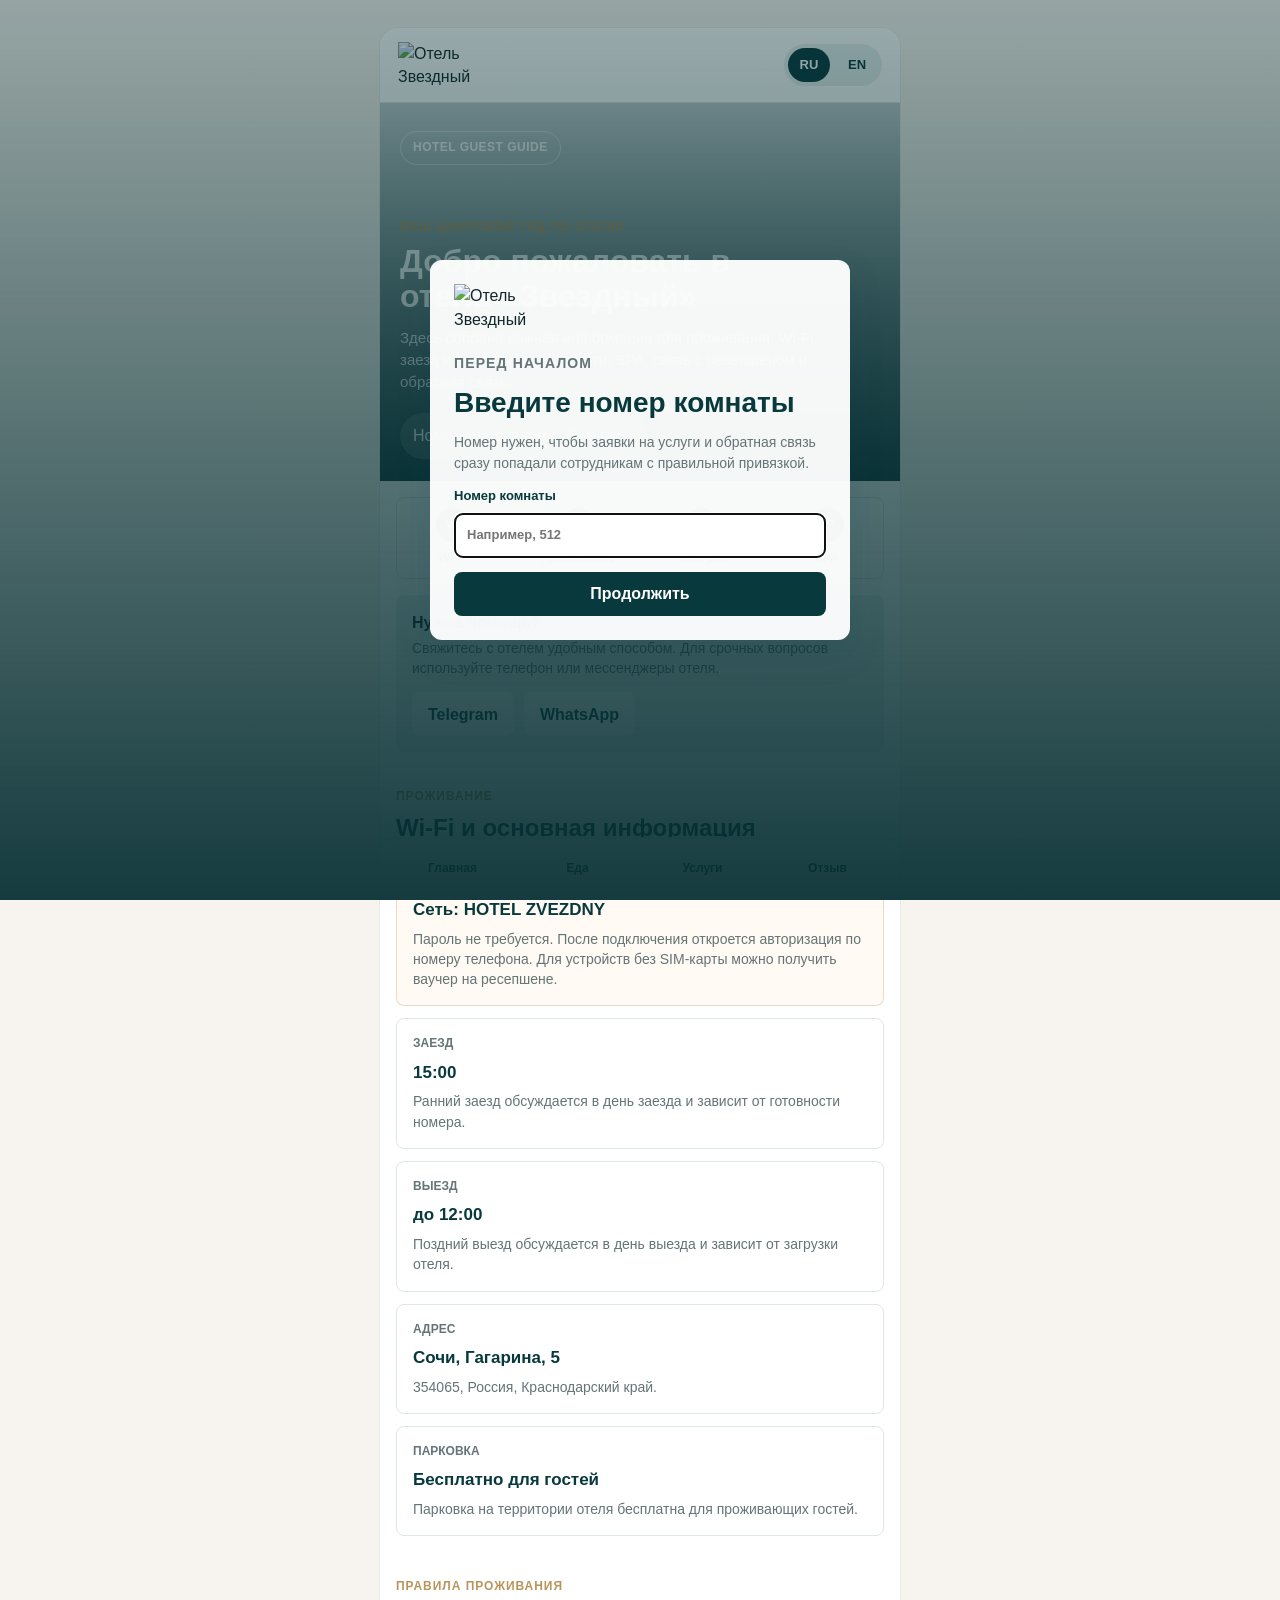
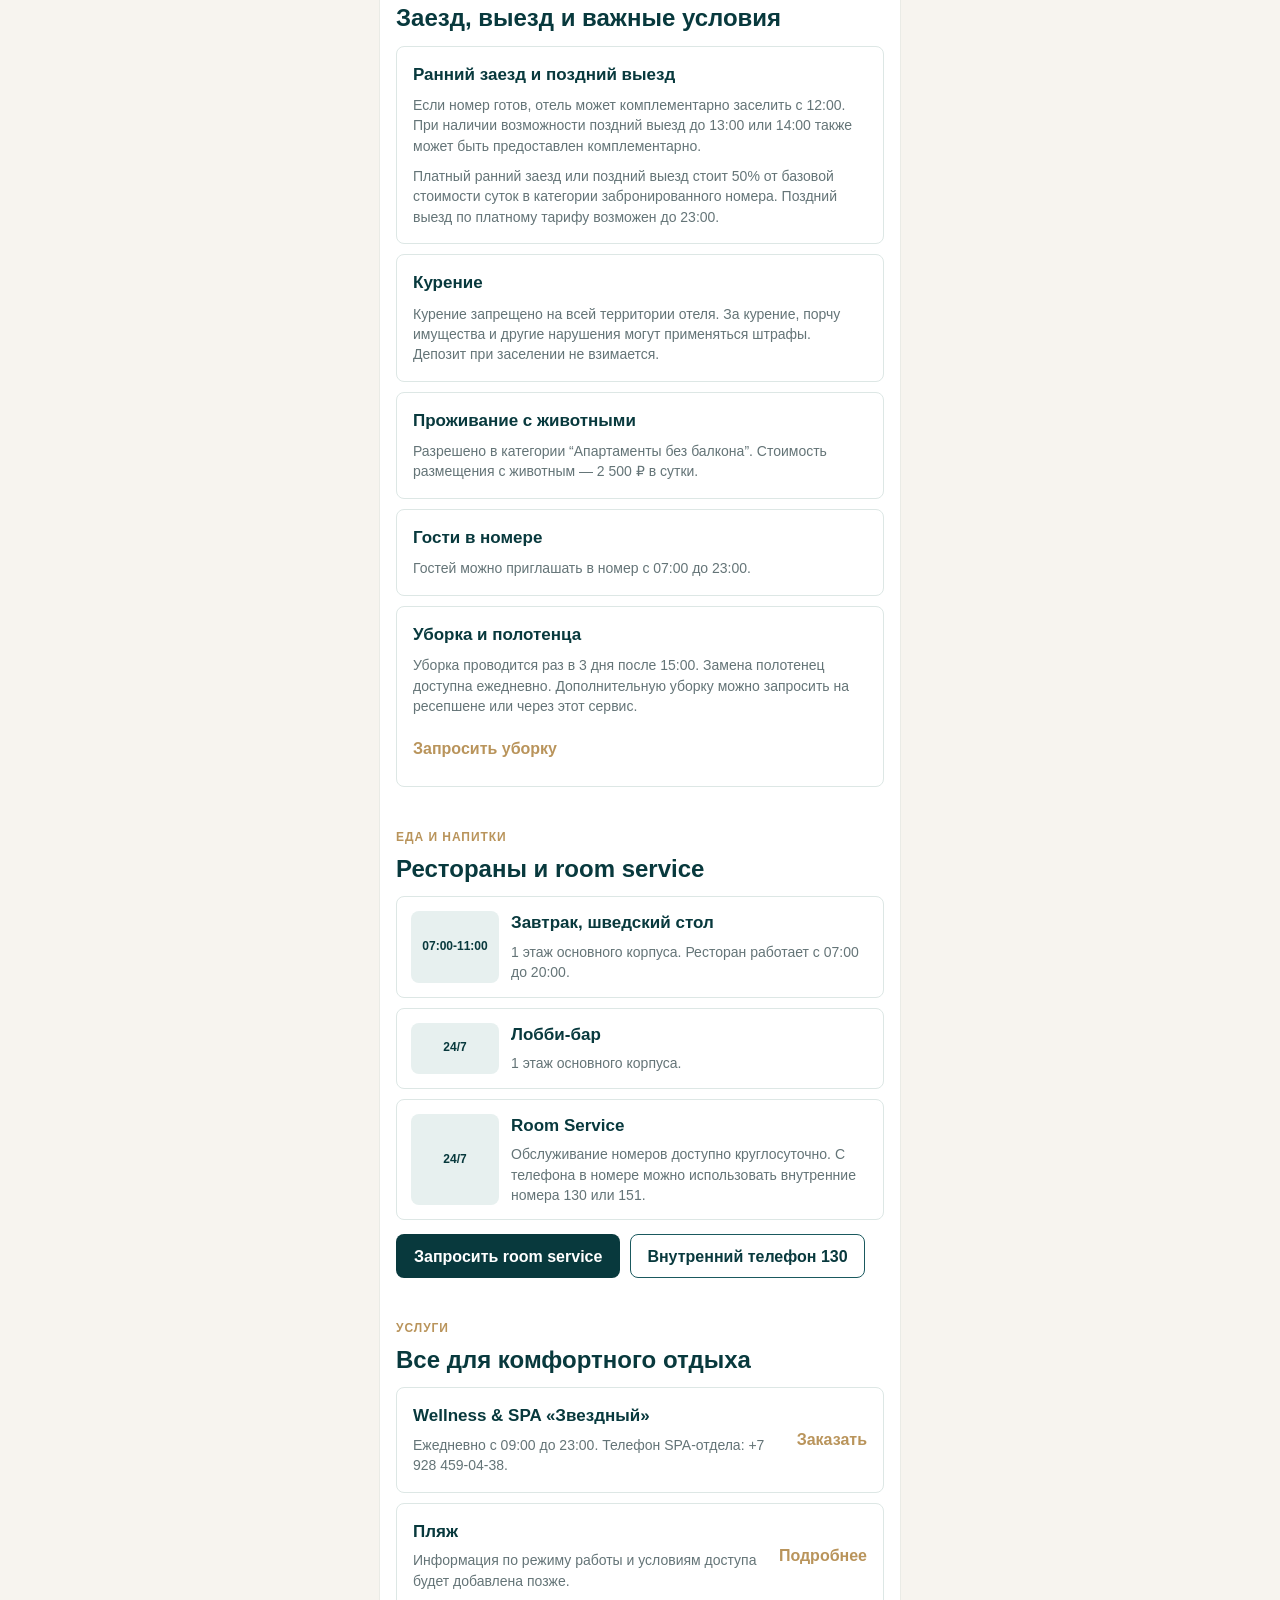
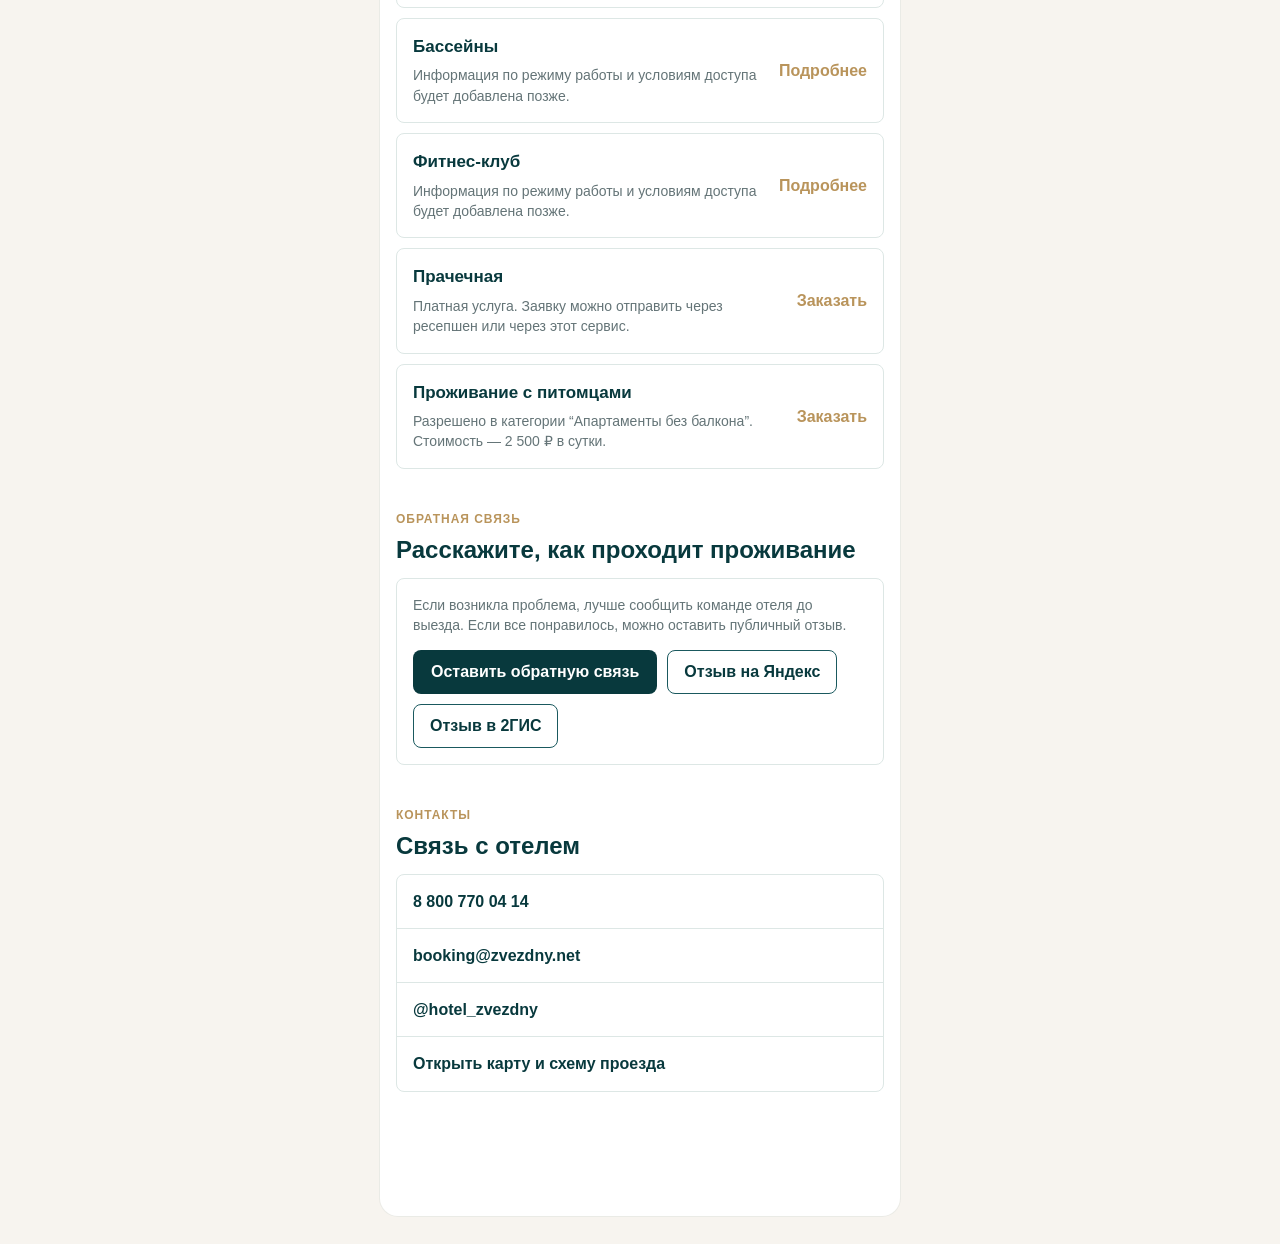
==== index.html @ 3ada6c9a "Initial Zvezdny guestbook prototype" ====
<!doctype html>
<html lang="ru">
  <head>
    <meta charset="utf-8">
    <meta name="viewport" content="width=device-width, initial-scale=1">
    <meta name="theme-color" content="#08393d">
    <title>Guestbook | Hotel Zvezdny</title>
    <meta
      name="description"
      content="Тестовый цифровой гостевой справочник для отеля Звездный в Сочи."
    >
    <link rel="icon" href="https://zvezdny.biz/favicon.ico">
    <link rel="stylesheet" href="styles.css">
  </head>
  <body>
    <section class="room-gate" id="roomGate" aria-label="Ввод номера комнаты">
      <form class="room-gate-card" id="roomGateForm">
        <img
          src="https://zvezdny.biz/upload/images/ZV_logo.svg"
          alt="Отель Звездный"
          class="room-gate-logo"
        >
        <p class="section-kicker" data-i18n="roomGateKicker">Перед началом</p>
        <h1 data-i18n="roomGateTitle">Введите номер комнаты</h1>
        <p data-i18n="roomGateText">
          Номер нужен, чтобы заявки на услуги и обратная связь сразу попадали сотрудникам с правильной привязкой.
        </p>
        <label>
          <span data-i18n="formRoom">Номер комнаты</span>
          <input id="roomGateInput" type="text" inputmode="numeric" autocomplete="off" placeholder="Например, 512">
        </label>
        <button class="primary-button full-width" type="submit" data-i18n="continueButton">Продолжить</button>
      </form>
    </section>

    <div class="app-shell">
      <header class="topbar" aria-label="Основная информация">
        <a class="brand" href="#home" aria-label="На главную">
          <img
            src="https://zvezdny.biz/upload/images/ZV_logo.svg"
            alt="Отель Звездный"
            class="brand-logo"
          >
        </a>
        <div class="topbar-actions">
          <button class="lang-switch active" type="button" data-lang="ru">RU</button>
          <button class="lang-switch" type="button" data-lang="en">EN</button>
        </div>
      </header>

      <main>
        <section class="hero" id="home">
          <div class="demo-badge">Hotel Guest Guide</div>
          <p class="eyebrow" data-i18n="eyebrow">Ваш цифровой гид по отелю</p>
          <h1 data-i18n="welcome">Добро пожаловать в отель «Звездный»</h1>
          <p class="hero-text" data-i18n="heroText">Здесь собрана важная информация для проживания: Wi-Fi, заезд и выезд, уборка, услуги, SPA, связь с ресепшеном и обратная связь.</p>
          <div class="room-chip">
            <span data-i18n="roomLabel">Номер</span>
            <strong id="roomNumber">304</strong>
            <button class="room-edit" type="button" id="editRoom" data-i18n="editRoom">Изменить</button>
          </div>
        </section>

        <section class="quick-actions" aria-label="Быстрые действия">
          <a class="action-card" href="#wifi">
            <span class="action-icon">Wi</span>
            <span data-i18n="wifi">Wi-Fi</span>
          </a>
          <a class="action-card" href="#stay">
            <span class="action-icon">24</span>
            <span data-i18n="stayRulesNav">Проживание</span>
          </a>
          <a class="action-card" href="#food">
            <span class="action-icon">07</span>
            <span data-i18n="breakfast">Завтрак</span>
          </a>
          <a class="action-card" href="#spa">
            <span class="action-icon">SP</span>
            <span>SPA</span>
          </a>
        </section>

        <section class="notice">
          <div>
            <strong data-i18n="needHelp">Нужна помощь?</strong>
            <p data-i18n="needHelpText">Свяжитесь с отелем удобным способом. Для срочных вопросов используйте телефон или мессенджеры отеля.</p>
          </div>
          <div class="notice-actions">
            <a class="pill-button" href="https://t.me/hotel_zvezdny" target="_blank" rel="noreferrer">Telegram</a>
            <a class="pill-button" href="https://chatapp.online/wa-redirect/?phone=79649454143" target="_blank" rel="noreferrer">WhatsApp</a>
          </div>
        </section>

        <section class="section" id="wifi">
          <div class="section-heading">
            <p class="section-kicker" data-i18n="stayInfo">Проживание</p>
            <h2 data-i18n="wifiTitle">Wi-Fi и основная информация</h2>
          </div>
          <div class="info-grid">
            <article class="info-panel primary-panel">
              <span class="panel-label">Wi-Fi</span>
              <h3 data-i18n="wifiNetwork">Сеть: HOTEL ZVEZDNY</h3>
              <p data-i18n="wifiAuthText">Пароль не требуется. После подключения откроется авторизация по номеру телефона. Для устройств без SIM-карты можно получить ваучер на ресепшене.</p>
            </article>
            <article class="info-panel">
              <span class="panel-label" data-i18n="checkin">Заезд</span>
              <h3>15:00</h3>
              <p data-i18n="checkinText">Ранний заезд обсуждается в день заезда и зависит от готовности номера.</p>
            </article>
            <article class="info-panel">
              <span class="panel-label" data-i18n="checkout">Выезд</span>
              <h3>до 12:00</h3>
              <p data-i18n="checkoutText">Поздний выезд обсуждается в день выезда и зависит от загрузки отеля.</p>
            </article>
            <article class="info-panel">
              <span class="panel-label" data-i18n="address">Адрес</span>
              <h3>Сочи, Гагарина, 5</h3>
              <p>354065, Россия, Краснодарский край.</p>
            </article>
            <article class="info-panel">
              <span class="panel-label" data-i18n="parking">Парковка</span>
              <h3 data-i18n="freeForGuests">Бесплатно для гостей</h3>
              <p data-i18n="parkingText">Парковка на территории отеля бесплатна для проживающих гостей.</p>
            </article>
          </div>
        </section>

        <section class="section" id="stay">
          <div class="section-heading">
            <p class="section-kicker" data-i18n="stayRulesKicker">Правила проживания</p>
            <h2 data-i18n="stayRulesTitle">Заезд, выезд и важные условия</h2>
          </div>
          <div class="policy-list">
            <article class="policy-card">
              <h3 data-i18n="earlyLateTitle">Ранний заезд и поздний выезд</h3>
              <p data-i18n="earlyLateText">Если номер готов, отель может комплементарно заселить с 12:00. При наличии возможности поздний выезд до 13:00 или 14:00 также может быть предоставлен комплементарно.</p>
              <p data-i18n="earlyLatePaidText">Платный ранний заезд или поздний выезд стоит 50% от базовой стоимости суток в категории забронированного номера. Поздний выезд по платному тарифу возможен до 23:00.</p>
            </article>
            <article class="policy-card">
              <h3 data-i18n="smokingTitle">Курение</h3>
              <p data-i18n="smokingText">Курение запрещено на всей территории отеля. За курение, порчу имущества и другие нарушения могут применяться штрафы. Депозит при заселении не взимается.</p>
            </article>
            <article class="policy-card">
              <h3 data-i18n="petsTitle">Проживание с животными</h3>
              <p data-i18n="petsText">Разрешено в категории “Апартаменты без балкона”. Стоимость размещения с животным — 2 500 ₽ в сутки.</p>
            </article>
            <article class="policy-card">
              <h3 data-i18n="visitorsTitle">Гости в номере</h3>
              <p data-i18n="visitorsText">Гостей можно приглашать в номер с 07:00 до 23:00.</p>
            </article>
            <article class="policy-card">
              <h3 data-i18n="housekeepingTitle">Уборка и полотенца</h3>
              <p data-i18n="housekeepingText">Уборка проводится раз в 3 дня после 15:00. Замена полотенец доступна ежедневно. Дополнительную уборку можно запросить на ресепшене или через этот сервис.</p>
              <button class="text-button" type="button" data-request="housekeeping" data-i18n="requestCleaning">Запросить уборку</button>
            </article>
          </div>
        </section>

        <section class="section" id="food">
          <div class="section-heading">
            <p class="section-kicker" data-i18n="foodKicker">Еда и напитки</p>
            <h2 data-i18n="foodTitle">Рестораны и room service</h2>
          </div>
          <div class="timeline-list">
            <article class="timeline-item">
              <span class="time">07:00-11:00</span>
              <div>
                <h3 data-i18n="breakfastBuffet">Завтрак, шведский стол</h3>
                <p data-i18n="breakfastPlace">1 этаж основного корпуса. Ресторан работает с 07:00 до 20:00.</p>
              </div>
            </article>
            <article class="timeline-item">
              <span class="time">24/7</span>
              <div>
                <h3 data-i18n="lobbyBar">Лобби-бар</h3>
                <p data-i18n="lobbyPlace">1 этаж основного корпуса.</p>
              </div>
            </article>
            <article class="timeline-item">
              <span class="time">24/7</span>
              <div>
                <h3>Room Service</h3>
                <p data-i18n="roomServiceText">Обслуживание номеров доступно круглосуточно. С телефона в номере можно использовать внутренние номера 130 или 151.</p>
              </div>
            </article>
          </div>
          <div class="button-row">
            <button class="primary-button" type="button" data-request="room-service" data-i18n="requestRoomService">Запросить room service</button>
            <span class="secondary-button info-button" data-i18n="internalPhone130">Внутренний телефон 130</span>
          </div>
        </section>

        <section class="section" id="services">
          <div class="section-heading">
            <p class="section-kicker" data-i18n="servicesKicker">Услуги</p>
            <h2 data-i18n="servicesTitle">Все для комфортного отдыха</h2>
          </div>
          <div class="service-list">
            <article class="service-item" id="spa">
              <div>
                <h3>Wellness & SPA «Звездный»</h3>
                <p data-i18n="spaText">Ежедневно с 09:00 до 23:00. Телефон SPA-отдела: +7 928 459-04-38.</p>
              </div>
              <button class="text-button" type="button" data-request="spa" data-i18n="request">Заказать</button>
            </article>
            <article class="service-item">
              <div>
                <h3 data-i18n="beach">Пляж</h3>
                <p data-i18n="beachText">Информация по режиму работы и условиям доступа будет добавлена позже.</p>
              </div>
              <a class="text-button" href="https://zvezdny.biz/services/plyazhnyy-kompleks/" target="_blank" rel="noreferrer" data-i18n="details">Подробнее</a>
            </article>
            <article class="service-item">
              <div>
                <h3 data-i18n="pool">Бассейны</h3>
                <p data-i18n="poolText">Информация по режиму работы и условиям доступа будет добавлена позже.</p>
              </div>
              <a class="text-button" href="https://zvezdny.biz/services/otel-s-bassejnom-v-sochi/" target="_blank" rel="noreferrer" data-i18n="details">Подробнее</a>
            </article>
            <article class="service-item">
              <div>
                <h3 data-i18n="fitness">Фитнес-клуб</h3>
                <p data-i18n="fitnessText">Информация по режиму работы и условиям доступа будет добавлена позже.</p>
              </div>
              <a class="text-button" href="https://zvezdny.biz/services/orange-fitness/" target="_blank" rel="noreferrer" data-i18n="details">Подробнее</a>
            </article>
            <article class="service-item">
              <div>
                <h3 data-i18n="laundry">Прачечная</h3>
                <p data-i18n="laundryText">Платная услуга. Заявку можно отправить через ресепшен или через этот сервис.</p>
              </div>
              <button class="text-button" type="button" data-request="laundry" data-i18n="request">Заказать</button>
            </article>
            <article class="service-item">
              <div>
                <h3 data-i18n="petFriendly">Проживание с питомцами</h3>
                <p data-i18n="petText">Разрешено в категории “Апартаменты без балкона”. Стоимость — 2 500 ₽ в сутки.</p>
              </div>
              <button class="text-button" type="button" data-request="pet-friendly" data-i18n="request">Заказать</button>
            </article>
          </div>
        </section>

        <section class="section" id="feedback">
          <div class="section-heading">
            <p class="section-kicker" data-i18n="feedbackKicker">Обратная связь</p>
            <h2 data-i18n="feedbackTitle">Расскажите, как проходит проживание</h2>
          </div>
          <div class="feedback-panel">
            <p data-i18n="feedbackText">
              Если возникла проблема, лучше сообщить команде отеля до выезда. Если все понравилось, можно оставить публичный отзыв.
            </p>
            <div class="button-row">
              <button class="primary-button" type="button" id="openFeedback" data-i18n="sendFeedback">Оставить обратную связь</button>
              <a class="secondary-button link-button" href="https://yandex.ru/maps/org/zvyozdny_wellness_spa/154422091618/reviews/?ll=39.720260%2C43.594931&tab=reviews&z=15.29" target="_blank" rel="noreferrer" data-i18n="leaveYandexReview">Отзыв на Яндекс</a>
              <a class="secondary-button link-button" href="https://2gis.ru/sochi/firm/4222652931637576/tab/reviews?m=39.720058%2C43.594882%2F16&relief=on" target="_blank" rel="noreferrer" data-i18n="leave2gisReview">Отзыв в 2ГИС</a>
            </div>
          </div>
        </section>

        <section class="section contact-section" id="contacts">
          <div class="section-heading">
            <p class="section-kicker" data-i18n="contactsKicker">Контакты</p>
            <h2 data-i18n="contactsTitle">Связь с отелем</h2>
          </div>
          <div class="contact-list">
            <a href="tel:88007700414">8 800 770 04 14</a>
            <a href="mailto:booking@zvezdny.net">booking@zvezdny.net</a>
            <a href="https://t.me/hotel_zvezdny" target="_blank" rel="noreferrer">@hotel_zvezdny</a>
            <a href="https://zvezdny.biz/contacts/" target="_blank" rel="noreferrer" data-i18n="openMap">Открыть карту и схему проезда</a>
          </div>
        </section>
      </main>

      <nav class="bottom-nav" aria-label="Навигация">
        <a href="#home" data-i18n="navHome">Главная</a>
        <a href="#food" data-i18n="navFood">Еда</a>
        <a href="#services" data-i18n="navServices">Услуги</a>
        <a href="#feedback" data-i18n="navFeedback">Отзыв</a>
      </nav>
    </div>

    <dialog class="modal" id="requestModal">
      <form method="dialog" class="modal-card">
        <button class="modal-close" type="button" aria-label="Закрыть">×</button>
        <p class="section-kicker" data-i18n="serviceRequestKicker">Заявка на услугу</p>
        <h2 id="requestTitle" data-i18n="requestTitle">Заявка на услугу</h2>
        <label>
          <span data-i18n="formRoom">Номер комнаты</span>
          <input type="text" value="304" id="requestRoom">
        </label>
        <label>
          <span data-i18n="formComment">Комментарий</span>
          <textarea id="requestComment" rows="4" placeholder="Например: удобное время, количество гостей, пожелания"></textarea>
        </label>
        <button class="primary-button full-width" type="submit" value="submit" data-i18n="sendRequest">Отправить заявку</button>
        <p class="form-hint" data-i18n="formHint">На следующем этапе эта форма будет подключена к Telegram-чату сотрудников отеля.</p>
      </form>
    </dialog>

    <dialog class="modal" id="feedbackModal">
      <form method="dialog" class="modal-card">
        <button class="modal-close" type="button" aria-label="Закрыть">×</button>
        <p class="section-kicker" data-i18n="privateFeedback">Приватная обратная связь</p>
        <h2 data-i18n="feedbackModalTitle">Как проходит ваше проживание?</h2>
        <label>
          <span data-i18n="rating">Оценка</span>
          <select>
            <option>5 - отлично</option>
            <option>4 - хорошо</option>
            <option>3 - нормально</option>
            <option>2 - есть проблема</option>
            <option>1 - нужна срочная помощь</option>
          </select>
        </label>
        <label>
          <span data-i18n="formRoom">Номер комнаты</span>
          <input type="text" value="304" id="feedbackRoom">
        </label>
        <label>
          <span data-i18n="formComment">Комментарий</span>
          <textarea rows="4" placeholder="Опишите, что можно улучшить"></textarea>
        </label>
        <button class="primary-button full-width" type="submit" value="submit" data-i18n="sendFeedback">Оставить обратную связь</button>
      </form>
    </dialog>

    <div class="toast" id="toast" role="status" aria-live="polite"></div>
    <script src="script.js"></script>
  </body>
</html>
---- styles.css ----
:root {
  --green-950: #062f33;
  --green-900: #08393d;
  --green-800: #0f484d;
  --green-700: #1a595e;
  --green-100: #e7f0ef;
  --gold: #b9945b;
  --cream: #f7f4ef;
  --paper: #fffaf3;
  --text: #11272a;
  --muted: #647477;
  --line: #dde7e5;
  --shadow: 0 14px 34px rgba(8, 57, 61, 0.13);
}

* {
  box-sizing: border-box;
}

html {
  scroll-behavior: smooth;
}

body {
  margin: 0;
  background: var(--cream);
  color: var(--text);
  font-family: "Noto Sans", -apple-system, BlinkMacSystemFont, "Segoe UI", sans-serif;
  line-height: 1.45;
}

body.room-gate-open {
  overflow: hidden;
}

a {
  color: inherit;
  text-decoration: none;
}

button,
input,
textarea,
select {
  font: inherit;
}

button {
  cursor: pointer;
}

.app-shell {
  min-height: 100vh;
  max-width: 520px;
  margin: 0 auto;
  background: #fff;
  box-shadow: 0 0 0 1px rgba(8, 57, 61, 0.05);
  padding-bottom: 84px;
}

.topbar {
  position: sticky;
  top: 0;
  z-index: 20;
  display: flex;
  align-items: center;
  justify-content: space-between;
  min-height: 68px;
  padding: 14px 18px;
  background: rgba(255, 255, 255, 0.92);
  border-bottom: 1px solid var(--line);
  backdrop-filter: blur(14px);
}

.brand-logo {
  display: block;
  width: 118px;
  height: auto;
}

.topbar-actions {
  display: flex;
  gap: 6px;
  padding: 4px;
  background: var(--green-100);
  border-radius: 999px;
}

.lang-switch {
  min-width: 42px;
  min-height: 34px;
  border: 0;
  border-radius: 999px;
  background: transparent;
  color: var(--green-900);
  font-size: 13px;
  font-weight: 700;
}

.lang-switch.active {
  background: var(--green-900);
  color: #fff;
}

.hero {
  position: relative;
  min-height: 330px;
  padding: 28px 20px 22px;
  color: #fff;
  background:
    linear-gradient(180deg, rgba(6, 47, 51, 0.24), rgba(6, 47, 51, 0.94)),
    url("https://zvezdny.biz/upload/iblock/176/176e94283cbd9a9bbf287f5989c298b5.jpg") center / cover;
}

.demo-badge {
  width: max-content;
  margin-bottom: 54px;
  padding: 7px 12px;
  border: 1px solid rgba(255, 255, 255, 0.42);
  border-radius: 999px;
  color: rgba(255, 255, 255, 0.92);
  font-size: 12px;
  font-weight: 700;
  letter-spacing: 0.04em;
  text-transform: uppercase;
}

.eyebrow,
.section-kicker {
  margin: 0 0 8px;
  color: var(--gold);
  font-size: 12px;
  font-weight: 800;
  letter-spacing: 0.08em;
  text-transform: uppercase;
}

.hero h1 {
  max-width: 390px;
  margin: 0;
  font-size: 32px;
  line-height: 1.08;
  letter-spacing: 0;
}

.hero-text {
  max-width: 440px;
  margin: 14px 0 0;
  color: rgba(255, 255, 255, 0.86);
  font-size: 15px;
}

.room-chip {
  display: inline-flex;
  align-items: center;
  gap: 9px;
  margin-top: 20px;
  padding: 9px 13px;
  border-radius: 999px;
  background: rgba(255, 255, 255, 0.14);
  color: #fff;
  backdrop-filter: blur(12px);
}

.room-edit {
  min-height: 28px;
  border: 1px solid rgba(255, 255, 255, 0.34);
  border-radius: 999px;
  padding: 0 10px;
  background: rgba(255, 255, 255, 0.1);
  color: #fff;
  font-size: 12px;
  font-weight: 800;
}

.quick-actions {
  display: grid;
  grid-template-columns: repeat(4, minmax(0, 1fr));
  gap: 10px;
  padding: 16px;
  background: #fff;
}

.action-card {
  display: flex;
  min-height: 82px;
  flex-direction: column;
  align-items: center;
  justify-content: center;
  gap: 8px;
  padding: 10px 6px;
  border: 1px solid var(--line);
  border-radius: 8px;
  color: var(--green-900);
  font-size: 12px;
  font-weight: 800;
  text-align: center;
}

.action-icon {
  display: grid;
  width: 34px;
  height: 34px;
  place-items: center;
  border-radius: 50%;
  background: var(--green-900);
  color: #fff;
  font-size: 11px;
  letter-spacing: 0.02em;
}

.notice,
.section {
  margin: 0 16px 16px;
}

.notice {
  display: grid;
  gap: 14px;
  padding: 16px;
  border-radius: 8px;
  background: var(--green-100);
}

.notice p {
  margin: 4px 0 0;
  color: var(--muted);
  font-size: 14px;
}

.notice-actions,
.button-row {
  display: flex;
  flex-wrap: wrap;
  gap: 10px;
}

.pill-button,
.primary-button,
.secondary-button,
.text-button {
  display: inline-flex;
  min-height: 44px;
  align-items: center;
  justify-content: center;
  border-radius: 8px;
  font-weight: 800;
}

.pill-button {
  padding: 0 16px;
  background: #fff;
  color: var(--green-900);
}

.section {
  padding: 20px 0 6px;
  scroll-margin-top: 82px;
}

.section-heading {
  margin-bottom: 14px;
}

.section-heading h2 {
  margin: 0;
  color: var(--green-900);
  font-size: 24px;
  line-height: 1.16;
}

.info-grid {
  display: grid;
  gap: 12px;
}

.info-panel,
.feedback-panel,
.timeline-item,
.service-item,
.policy-card,
.contact-list {
  border: 1px solid var(--line);
  border-radius: 8px;
  background: #fff;
}

.info-panel {
  padding: 16px;
}

.primary-panel {
  background: var(--paper);
  border-color: rgba(185, 148, 91, 0.32);
}

.panel-label {
  display: block;
  margin-bottom: 8px;
  color: var(--muted);
  font-size: 12px;
  font-weight: 800;
  text-transform: uppercase;
}

.info-panel h3,
.timeline-item h3,
.service-item h3 {
  margin: 0 0 6px;
  color: var(--green-900);
  font-size: 17px;
}

.info-panel p,
.timeline-item p,
.service-item p,
.feedback-panel p {
  margin: 0;
  color: var(--muted);
  font-size: 14px;
}

.password-line {
  display: flex;
  flex-wrap: wrap;
  gap: 6px;
}

.primary-button {
  border: 0;
  padding: 0 18px;
  background: var(--green-900);
  color: #fff;
}

.secondary-button {
  border: 1px solid var(--green-700);
  padding: 0 16px;
  background: #fff;
  color: var(--green-900);
}

.link-button {
  text-align: center;
}

.info-button {
  cursor: default;
}

.timeline-list,
.service-list,
.policy-list {
  display: grid;
  gap: 10px;
}

.policy-card {
  padding: 16px;
}

.policy-card h3 {
  margin: 0 0 8px;
  color: var(--green-900);
  font-size: 17px;
}

.policy-card p {
  margin: 0;
  color: var(--muted);
  font-size: 14px;
}

.policy-card p + p,
.policy-card p + .text-button {
  margin-top: 10px;
}

.timeline-item {
  display: grid;
  grid-template-columns: 88px minmax(0, 1fr);
  gap: 12px;
  padding: 14px;
}

.time {
  display: inline-flex;
  min-height: 38px;
  align-items: center;
  justify-content: center;
  border-radius: 8px;
  background: var(--green-100);
  color: var(--green-900);
  font-size: 12px;
  font-weight: 900;
}

.button-row {
  margin-top: 14px;
}

.service-item {
  display: grid;
  grid-template-columns: minmax(0, 1fr) auto;
  gap: 14px;
  align-items: center;
  padding: 16px;
}

.text-button {
  border: 0;
  padding: 0;
  background: transparent;
  color: var(--gold);
  white-space: nowrap;
}

.feedback-panel {
  padding: 16px;
}

.contact-section {
  padding-bottom: 24px;
}

.contact-list {
  display: grid;
  overflow: hidden;
}

.contact-list a {
  padding: 15px 16px;
  color: var(--green-900);
  font-weight: 800;
  border-bottom: 1px solid var(--line);
}

.contact-list a:last-child {
  border-bottom: 0;
}

.bottom-nav {
  position: fixed;
  right: 0;
  bottom: 0;
  left: 0;
  z-index: 30;
  display: grid;
  grid-template-columns: repeat(4, 1fr);
  max-width: 520px;
  margin: 0 auto;
  padding: 8px 10px max(8px, env(safe-area-inset-bottom));
  background: rgba(255, 255, 255, 0.95);
  border-top: 1px solid var(--line);
  backdrop-filter: blur(16px);
}

.bottom-nav a {
  min-height: 46px;
  padding: 14px 6px;
  border-radius: 8px;
  color: var(--green-900);
  font-size: 12px;
  font-weight: 900;
  text-align: center;
}

.bottom-nav a:focus,
.bottom-nav a:hover {
  background: var(--green-100);
}

.modal {
  width: min(92vw, 420px);
  border: 0;
  border-radius: 12px;
  padding: 0;
  box-shadow: var(--shadow);
}

.room-gate {
  position: fixed;
  inset: 0;
  z-index: 80;
  display: none;
  place-items: center;
  padding: 18px;
  background:
    linear-gradient(180deg, rgba(6, 47, 51, 0.4), rgba(6, 47, 51, 0.94)),
    url("https://zvezdny.biz/upload/iblock/176/176e94283cbd9a9bbf287f5989c298b5.jpg") center / cover;
}

.room-gate.visible {
  display: grid;
}

.room-gate-card {
  display: grid;
  width: min(100%, 420px);
  gap: 14px;
  padding: 24px;
  border-radius: 12px;
  background: rgba(255, 255, 255, 0.96);
  box-shadow: var(--shadow);
}

.room-gate-logo {
  width: 138px;
  margin-bottom: 8px;
}

.room-gate-card h1 {
  margin: 0;
  color: var(--green-900);
  font-size: 28px;
  line-height: 1.12;
}

.room-gate-card p {
  margin: 0;
  color: var(--muted);
  font-size: 14px;
}

.modal::backdrop {
  background: rgba(6, 47, 51, 0.48);
}

.modal-card {
  position: relative;
  display: grid;
  gap: 14px;
  padding: 22px;
}

.modal-card h2 {
  margin: 0;
  color: var(--green-900);
  font-size: 22px;
}

.modal-close {
  position: absolute;
  top: 12px;
  right: 12px;
  width: 36px;
  height: 36px;
  border: 0;
  border-radius: 50%;
  background: var(--green-100);
  color: var(--green-900);
  font-size: 24px;
  line-height: 1;
}

label {
  display: grid;
  gap: 7px;
  color: var(--green-900);
  font-size: 13px;
  font-weight: 800;
}

input,
textarea,
select {
  width: 100%;
  border: 1px solid var(--line);
  border-radius: 8px;
  padding: 12px;
  background: #fff;
  color: var(--text);
}

textarea {
  resize: vertical;
}

.full-width {
  width: 100%;
}

.form-hint {
  margin: 0;
  color: var(--muted);
  font-size: 12px;
}

.toast {
  position: fixed;
  right: 16px;
  bottom: 92px;
  left: 16px;
  z-index: 40;
  max-width: 488px;
  margin: 0 auto;
  padding: 14px 16px;
  border-radius: 8px;
  background: var(--green-900);
  color: #fff;
  font-size: 14px;
  font-weight: 800;
  text-align: center;
  opacity: 0;
  pointer-events: none;
  transform: translateY(12px);
  transition: opacity 0.2s ease, transform 0.2s ease;
}

.toast.visible {
  opacity: 1;
  transform: translateY(0);
}

@media (min-width: 760px) {
  body {
    padding: 28px 0;
  }

  .app-shell {
    border-radius: 18px;
    overflow: hidden;
  }

  .bottom-nav {
    border-radius: 18px 18px 0 0;
  }
}

@media (max-width: 380px) {
  .quick-actions {
    grid-template-columns: repeat(2, minmax(0, 1fr));
  }

  .timeline-item,
  .service-item {
    grid-template-columns: 1fr;
  }

  .time {
    width: max-content;
    padding: 0 12px;
  }
}
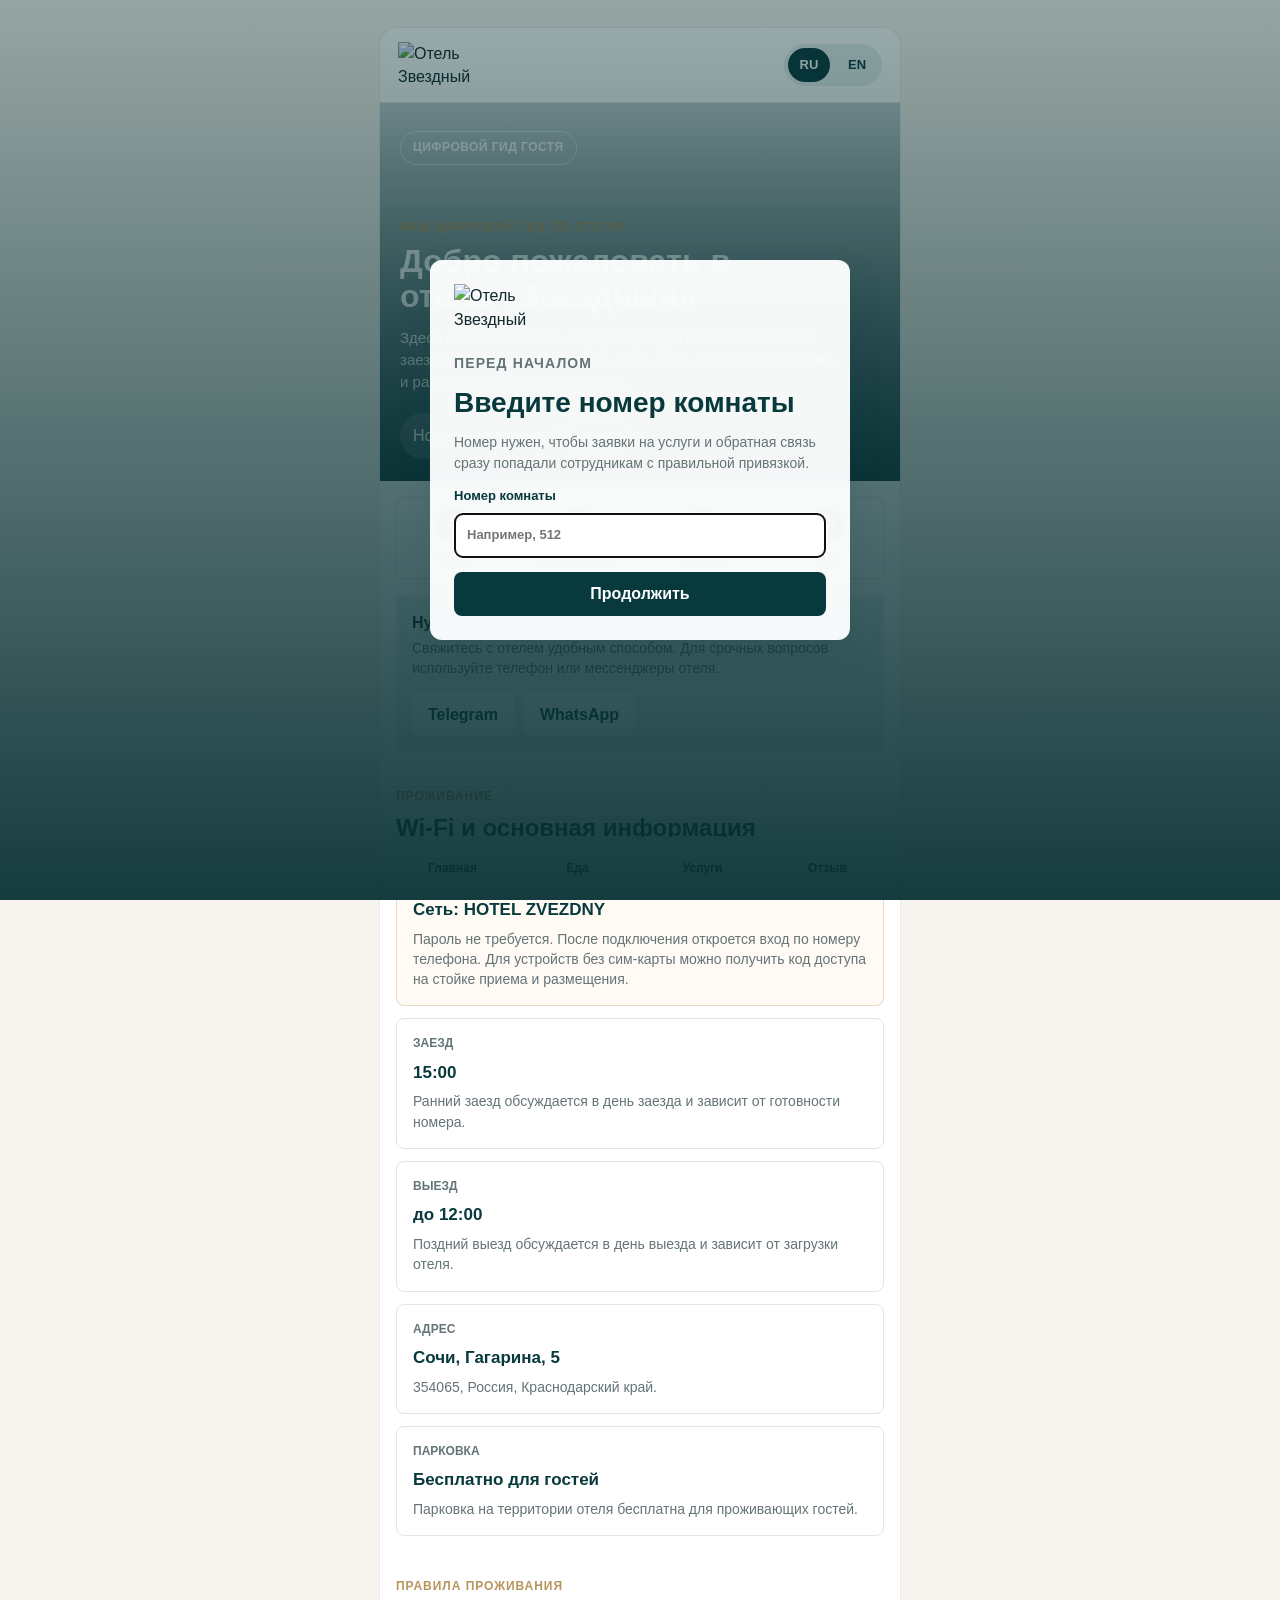
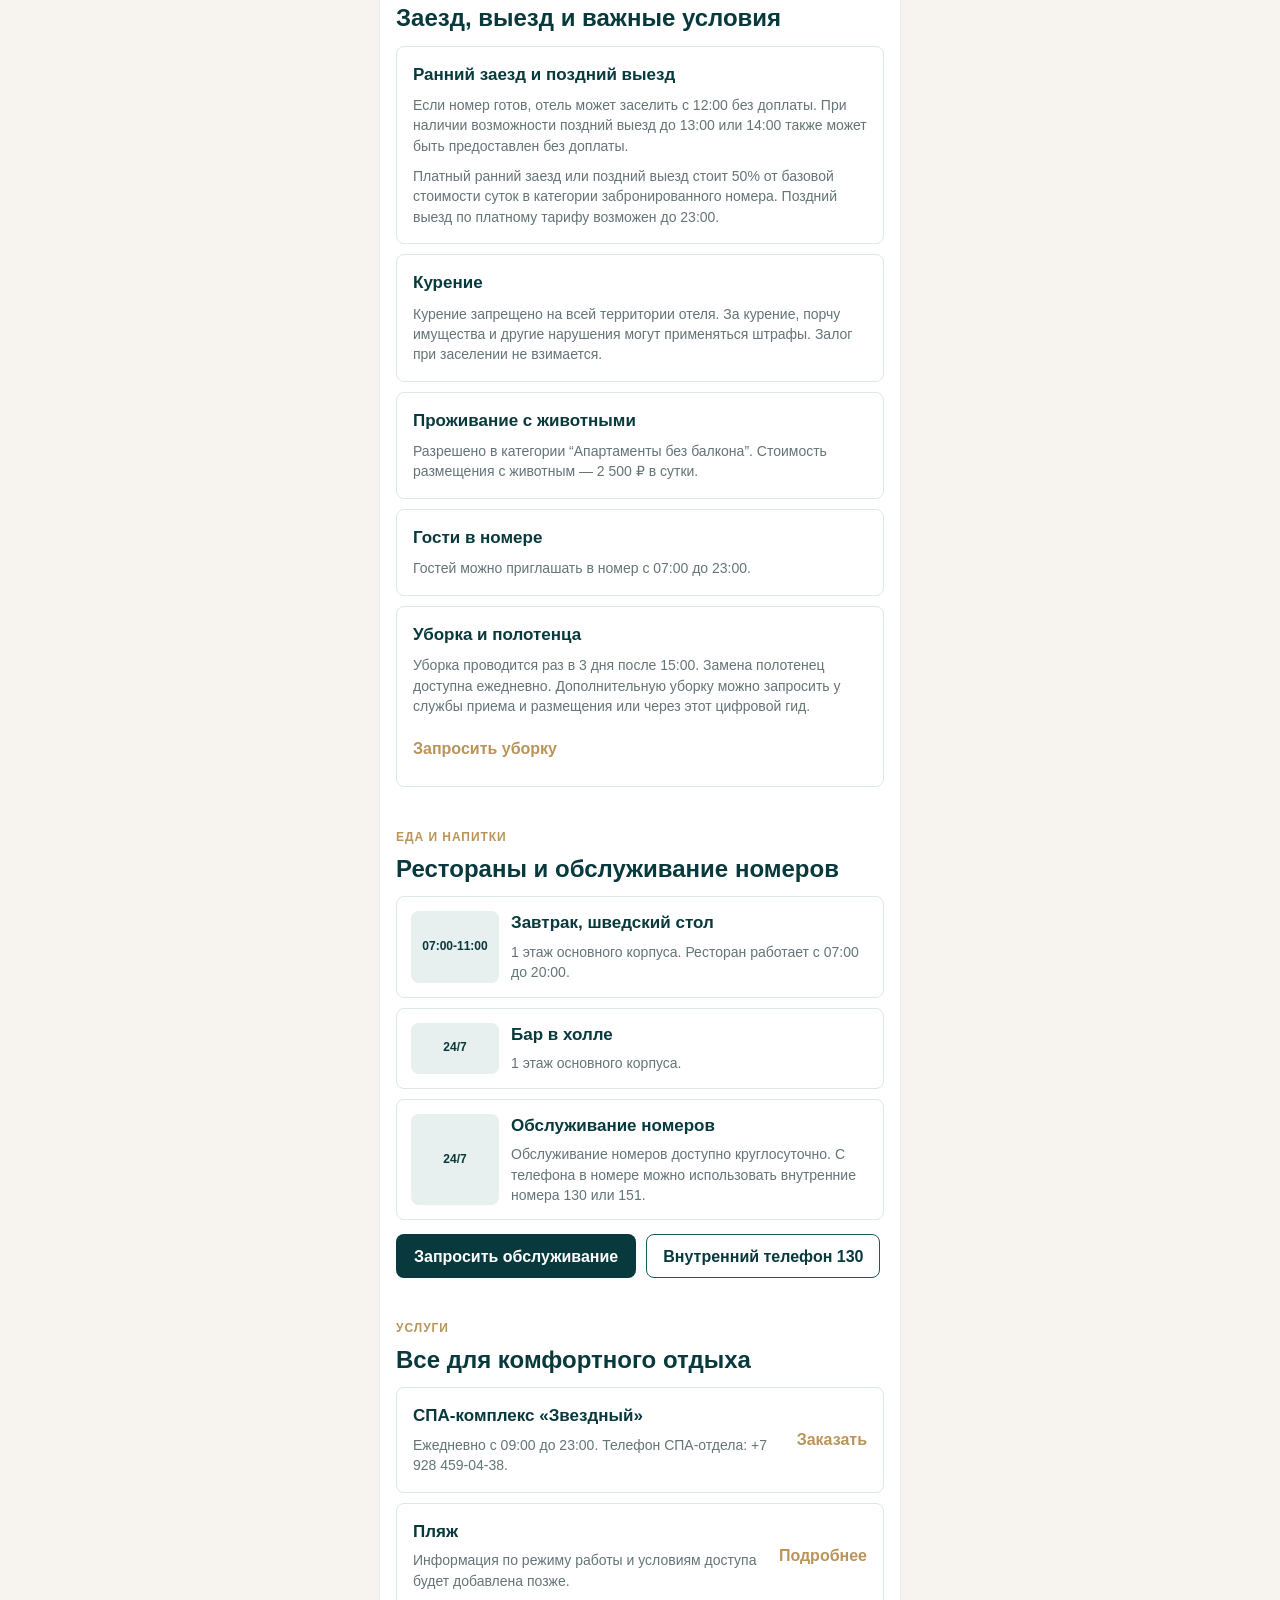
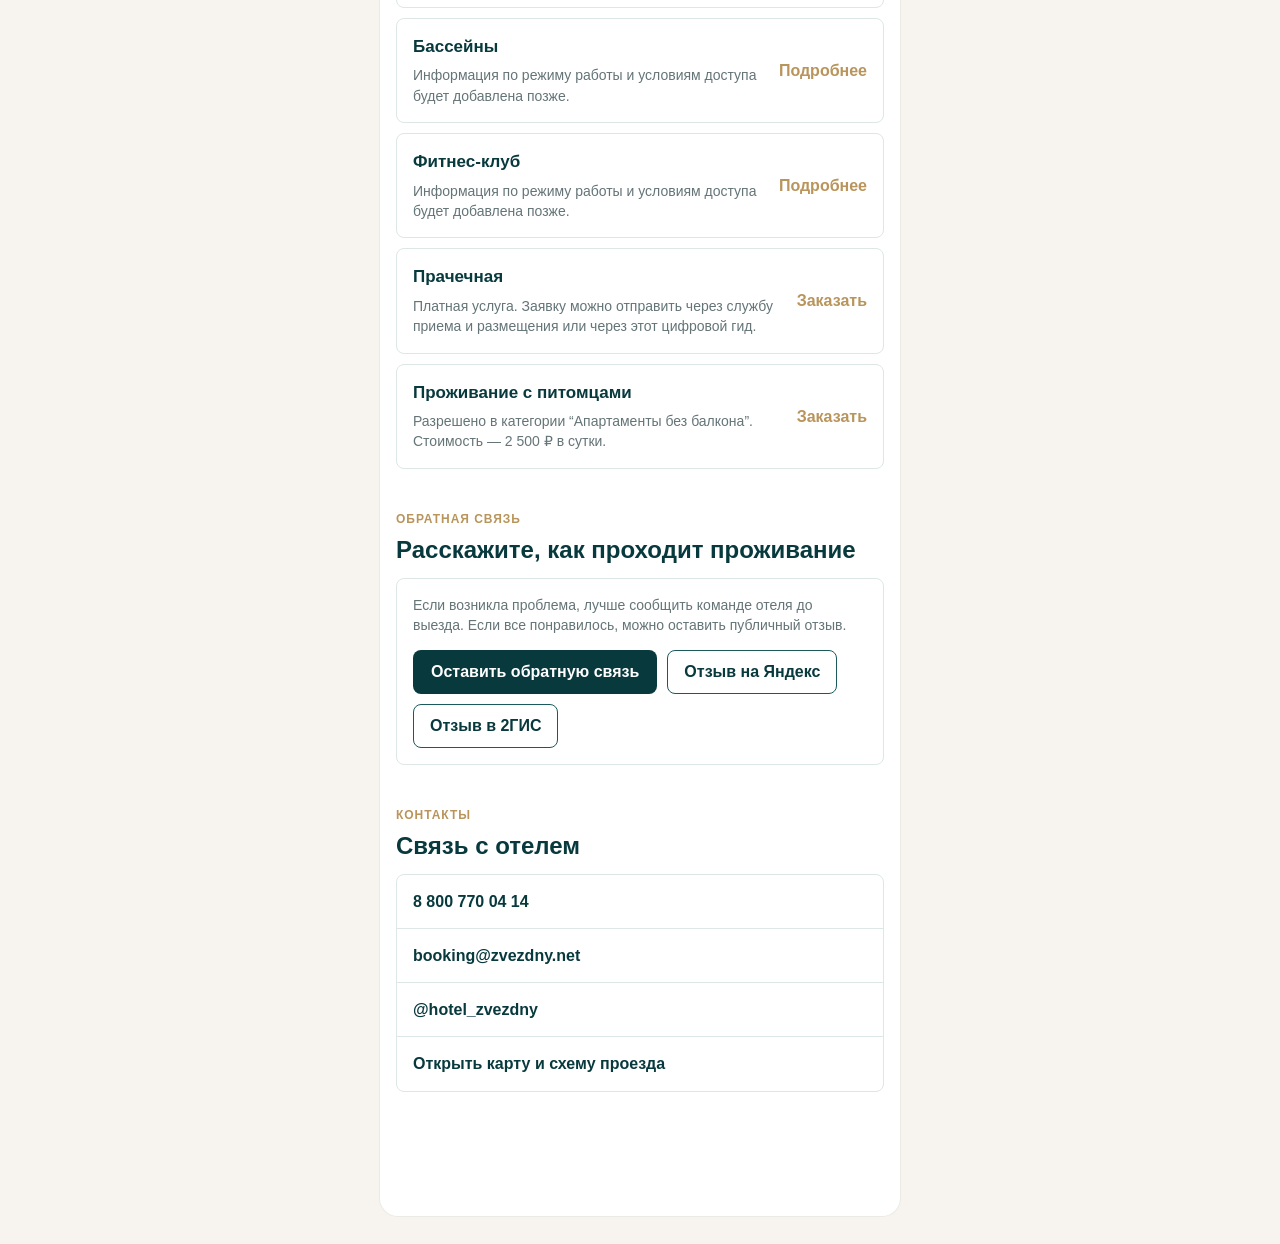
==== commit ac6e26de: "Russify guest-facing copy" ====
--- a/index.html
+++ b/index.html
@@ -4,7 +4,7 @@
     <meta charset="utf-8">
     <meta name="viewport" content="width=device-width, initial-scale=1">
     <meta name="theme-color" content="#08393d">
-    <title>Guestbook | Hotel Zvezdny</title>
+    <title>Цифровой гид | Отель Звездный</title>
     <meta
       name="description"
       content="Тестовый цифровой гостевой справочник для отеля Звездный в Сочи."
@@ -50,10 +50,10 @@
 
       <main>
         <section class="hero" id="home">
-          <div class="demo-badge">Hotel Guest Guide</div>
+          <div class="demo-badge">Цифровой гид гостя</div>
           <p class="eyebrow" data-i18n="eyebrow">Ваш цифровой гид по отелю</p>
           <h1 data-i18n="welcome">Добро пожаловать в отель «Звездный»</h1>
-          <p class="hero-text" data-i18n="heroText">Здесь собрана важная информация для проживания: Wi-Fi, заезд и выезд, уборка, услуги, SPA, связь с ресепшеном и обратная связь.</p>
+          <p class="hero-text" data-i18n="heroText">Здесь собрана важная информация для проживания: Wi-Fi, заезд и выезд, уборка, услуги, СПА, связь со службой приема и размещения и обратная связь.</p>
           <div class="room-chip">
             <span data-i18n="roomLabel">Номер</span>
             <strong id="roomNumber">304</strong>
@@ -75,8 +75,8 @@
             <span data-i18n="breakfast">Завтрак</span>
           </a>
           <a class="action-card" href="#spa">
-            <span class="action-icon">SP</span>
-            <span>SPA</span>
+            <span class="action-icon">СП</span>
+            <span>СПА</span>
           </a>
         </section>
 
@@ -100,7 +100,7 @@
             <article class="info-panel primary-panel">
               <span class="panel-label">Wi-Fi</span>
               <h3 data-i18n="wifiNetwork">Сеть: HOTEL ZVEZDNY</h3>
-              <p data-i18n="wifiAuthText">Пароль не требуется. После подключения откроется авторизация по номеру телефона. Для устройств без SIM-карты можно получить ваучер на ресепшене.</p>
+              <p data-i18n="wifiAuthText">Пароль не требуется. После подключения откроется вход по номеру телефона. Для устройств без сим-карты можно получить код доступа на стойке приема и размещения.</p>
             </article>
             <article class="info-panel">
               <span class="panel-label" data-i18n="checkin">Заезд</span>
@@ -133,12 +133,12 @@
           <div class="policy-list">
             <article class="policy-card">
               <h3 data-i18n="earlyLateTitle">Ранний заезд и поздний выезд</h3>
-              <p data-i18n="earlyLateText">Если номер готов, отель может комплементарно заселить с 12:00. При наличии возможности поздний выезд до 13:00 или 14:00 также может быть предоставлен комплементарно.</p>
+              <p data-i18n="earlyLateText">Если номер готов, отель может заселить с 12:00 без доплаты. При наличии возможности поздний выезд до 13:00 или 14:00 также может быть предоставлен без доплаты.</p>
               <p data-i18n="earlyLatePaidText">Платный ранний заезд или поздний выезд стоит 50% от базовой стоимости суток в категории забронированного номера. Поздний выезд по платному тарифу возможен до 23:00.</p>
             </article>
             <article class="policy-card">
               <h3 data-i18n="smokingTitle">Курение</h3>
-              <p data-i18n="smokingText">Курение запрещено на всей территории отеля. За курение, порчу имущества и другие нарушения могут применяться штрафы. Депозит при заселении не взимается.</p>
+              <p data-i18n="smokingText">Курение запрещено на всей территории отеля. За курение, порчу имущества и другие нарушения могут применяться штрафы. Залог при заселении не взимается.</p>
             </article>
             <article class="policy-card">
               <h3 data-i18n="petsTitle">Проживание с животными</h3>
@@ -150,7 +150,7 @@
             </article>
             <article class="policy-card">
               <h3 data-i18n="housekeepingTitle">Уборка и полотенца</h3>
-              <p data-i18n="housekeepingText">Уборка проводится раз в 3 дня после 15:00. Замена полотенец доступна ежедневно. Дополнительную уборку можно запросить на ресепшене или через этот сервис.</p>
+              <p data-i18n="housekeepingText">Уборка проводится раз в 3 дня после 15:00. Замена полотенец доступна ежедневно. Дополнительную уборку можно запросить у службы приема и размещения или через этот цифровой гид.</p>
               <button class="text-button" type="button" data-request="housekeeping" data-i18n="requestCleaning">Запросить уборку</button>
             </article>
           </div>
@@ -159,7 +159,7 @@
         <section class="section" id="food">
           <div class="section-heading">
             <p class="section-kicker" data-i18n="foodKicker">Еда и напитки</p>
-            <h2 data-i18n="foodTitle">Рестораны и room service</h2>
+            <h2 data-i18n="foodTitle">Рестораны и обслуживание номеров</h2>
           </div>
           <div class="timeline-list">
             <article class="timeline-item">
@@ -172,20 +172,20 @@
             <article class="timeline-item">
               <span class="time">24/7</span>
               <div>
-                <h3 data-i18n="lobbyBar">Лобби-бар</h3>
+                <h3 data-i18n="lobbyBar">Бар в холле</h3>
                 <p data-i18n="lobbyPlace">1 этаж основного корпуса.</p>
               </div>
             </article>
             <article class="timeline-item">
               <span class="time">24/7</span>
               <div>
-                <h3>Room Service</h3>
+                <h3>Обслуживание номеров</h3>
                 <p data-i18n="roomServiceText">Обслуживание номеров доступно круглосуточно. С телефона в номере можно использовать внутренние номера 130 или 151.</p>
               </div>
             </article>
           </div>
           <div class="button-row">
-            <button class="primary-button" type="button" data-request="room-service" data-i18n="requestRoomService">Запросить room service</button>
+            <button class="primary-button" type="button" data-request="room-service" data-i18n="requestRoomService">Запросить обслуживание</button>
             <span class="secondary-button info-button" data-i18n="internalPhone130">Внутренний телефон 130</span>
           </div>
         </section>
@@ -198,8 +198,8 @@
           <div class="service-list">
             <article class="service-item" id="spa">
               <div>
-                <h3>Wellness & SPA «Звездный»</h3>
-                <p data-i18n="spaText">Ежедневно с 09:00 до 23:00. Телефон SPA-отдела: +7 928 459-04-38.</p>
+                <h3>СПА-комплекс «Звездный»</h3>
+                <p data-i18n="spaText">Ежедневно с 09:00 до 23:00. Телефон СПА-отдела: +7 928 459-04-38.</p>
               </div>
               <button class="text-button" type="button" data-request="spa" data-i18n="request">Заказать</button>
             </article>
@@ -227,7 +227,7 @@
             <article class="service-item">
               <div>
                 <h3 data-i18n="laundry">Прачечная</h3>
-                <p data-i18n="laundryText">Платная услуга. Заявку можно отправить через ресепшен или через этот сервис.</p>
+                <p data-i18n="laundryText">Платная услуга. Заявку можно отправить через службу приема и размещения или через этот цифровой гид.</p>
               </div>
               <button class="text-button" type="button" data-request="laundry" data-i18n="request">Заказать</button>
             </article>
